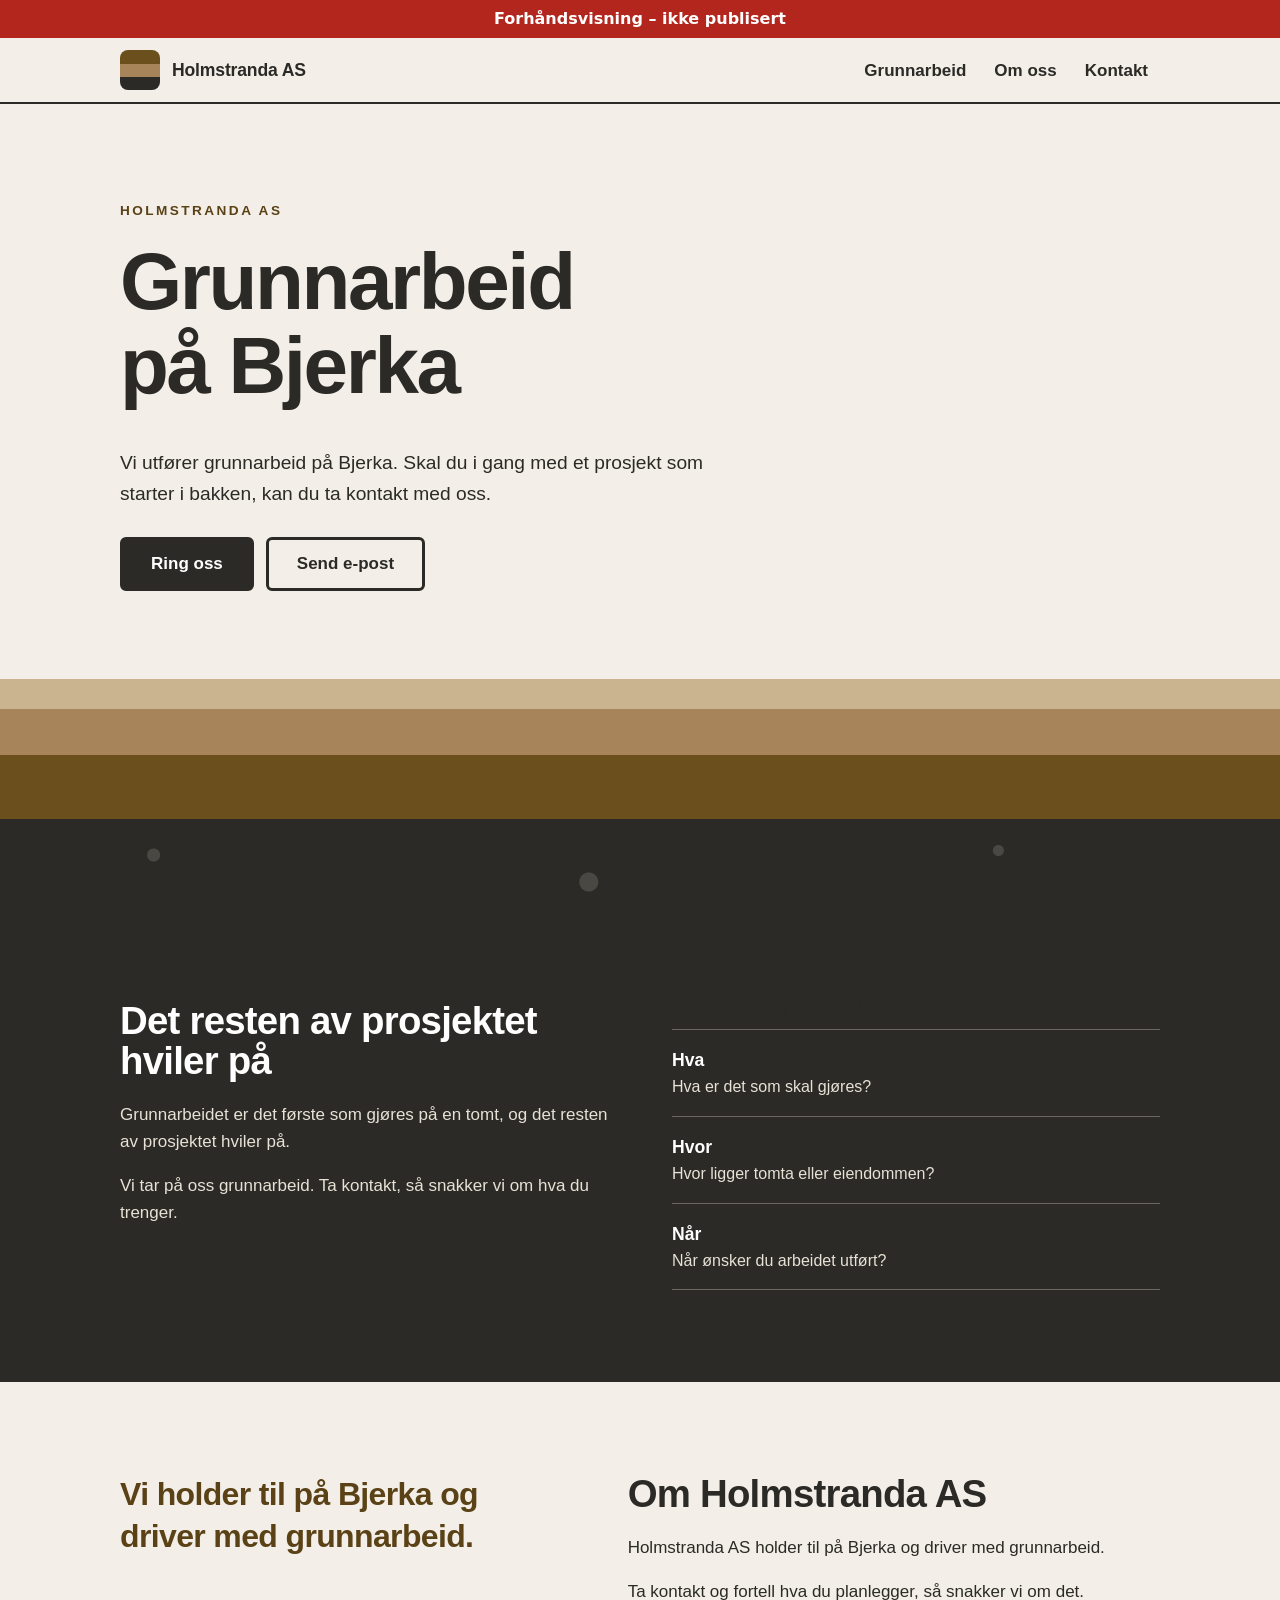
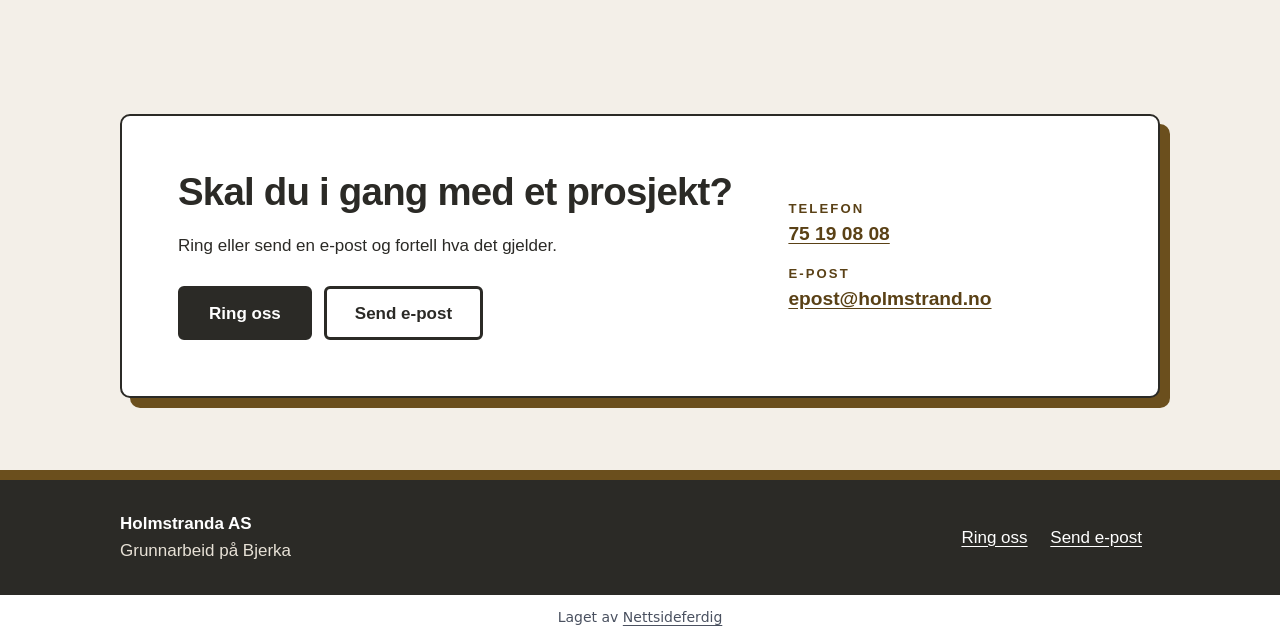
==== index.html @ 86dfa314 "Forhåndsvisning" ====
<!doctype html>
<html lang="nb">
<head>
<meta charset="utf-8">
<meta name="viewport" content="width=device-width, initial-scale=1">
<title>Grunnarbeid Bjerka | Holmstranda AS</title>
<meta name="description" content="Holmstranda AS utfører grunnarbeid på Bjerka. Ring eller send e-post og fortell hva du trenger hjelp til.">
<link rel="canonical" href="https://andersmathisen7-design.github.io/side-holmstranda-as-027d12e9/">
<meta property="og:type" content="website">
<meta property="og:locale" content="nb_NO">
<meta property="og:site_name" content="Holmstranda AS">
<meta property="og:title" content="Grunnarbeid Bjerka | Holmstranda AS">
<meta property="og:description" content="Holmstranda AS utfører grunnarbeid på Bjerka. Ring eller send e-post og fortell hva du trenger hjelp til.">
<meta property="og:url" content="https://andersmathisen7-design.github.io/side-holmstranda-as-027d12e9/">
<meta http-equiv="Content-Security-Policy" content="default-src 'none'; style-src 'self'; img-src 'self'; manifest-src 'self'; worker-src 'self'; script-src 'self'">
<link rel="stylesheet" href="./style.css">
<meta name="theme-color" content="#6b4f1d">
<link rel="manifest" href="./manifest.webmanifest">
<link rel="icon" href="./icon.svg" type="image/svg+xml">
<script src="./pwa.js" defer></script>
<meta name="robots" content="noindex,nofollow">
<script type="application/ld+json">{"@context":"https://schema.org","@type":"LocalBusiness","name":"Holmstranda AS","description":"Holmstranda AS utfører grunnarbeid på Bjerka. Ring eller send e-post og fortell hva du trenger hjelp til.","email":"epost@holmstrand.no","areaServed":"Bjerka","url":"https://andersmathisen7-design.github.io/side-holmstranda-as-027d12e9","telephone":"75 19 08 08"}</script>
</head>
<body>
<div class="forhandsstripe">Forhåndsvisning – ikke publisert</div>
<header class="topp"><div class="inn topp-rad"><a class="logo" href="./" aria-label="Til forsiden"><span class="merke" aria-hidden="true"></span> <span>Holmstranda AS</span></a><nav aria-label="Hovedmeny"><ul class="meny"><li><a href="./#grunnarbeid">Grunnarbeid</a></li><li><a href="./#om-oss">Om oss</a></li><li><a href="./#kontakt">Kontakt</a></li></ul></nav></div></header>
<main>
<section class="hero"><div class="inn"><span class="overlinje">Holmstranda AS</span> <h1>Grunnarbeid på Bjerka</h1><p class="ingress">Vi utfører grunnarbeid på Bjerka. Skal du i gang med et prosjekt som starter i bakken, kan du ta kontakt med oss.</p><div class="knapper"><a class="knapp" href="tel:75190808">Ring oss</a> <a class="knapp knapp-ramme" href="mailto:epost@holmstrand.no">Send e-post</a></div></div><div class="lag" aria-hidden="true"><span class="lag-a"></span><span class="lag-b"></span><span class="lag-c"></span><span class="lag-d"></span></div></section><section class="mork" id="grunnarbeid"><div class="inn mork-rute"><div><h2>Det resten av prosjektet hviler på</h2><p>Grunnarbeidet er det første som gjøres på en tomt, og det resten av prosjektet hviler på.</p><p>Vi tar på oss grunnarbeid. Ta kontakt, så snakker vi om hva du trenger.</p></div><div><h3>Fortell gjerne dette når du tar kontakt</h3><ul class="tall-liste"><li>Hva <small>Hva er det som skal gjøres?</small></li><li>Hvor <small>Hvor ligger tomta eller eiendommen?</small></li><li>Når <small>Når ønsker du arbeidet utført?</small></li></ul></div></div></section><section class="del" id="om-oss"><div class="inn om-rute"><p class="stor-tekst">Vi holder til på Bjerka og driver med grunnarbeid.</p><div><h2>Om Holmstranda AS</h2><p>Holmstranda AS holder til på Bjerka og driver med grunnarbeid.</p><p>Ta kontakt og fortell hva du planlegger, så snakker vi om det.</p></div></div></section><section class="kontakt" id="kontakt"><div class="inn"><div class="kontakt-kort"><div><h2>Skal du i gang med et prosjekt?</h2><p>Ring eller send en e-post og fortell hva det gjelder.</p><div class="knapper"><a class="knapp" href="tel:75190808">Ring oss</a> <a class="knapp knapp-ramme" href="mailto:epost@holmstrand.no">Send e-post</a></div></div><dl class="kontakt-data"><div><dt>Telefon</dt><dd><a href="tel:75190808">75 19 08 08</a></dd></div><div><dt>E-post</dt><dd><a href="mailto:epost@holmstrand.no">epost@holmstrand.no</a></dd></div></dl></div></div></section>
</main>
<footer class="bunn"><div class="inn bunn-rad"><div><p class="bunn-navn">Holmstranda AS</p><p>Grunnarbeid på Bjerka</p></div><p><a href="tel:75190808">Ring oss</a> <a href="mailto:epost@holmstrand.no">Send e-post</a></p></div></footer>
<p class="nf-byra">Laget av <a href="https://nettsideferdig.no/">Nettsideferdig</a></p>
</body>
</html>
---- style.css ----
/* Fast fra Sidefabrikken: bestillingswidgeten. */
:root { --nf-farge: #6b4f1d; }
#nf-bestill [hidden] { display: none !important; }
#nf-bestill button { font: inherit; padding: 0.5rem 0.9rem; margin: 0.2rem; border: 1px solid var(--nf-farge); border-radius: 6px; background: #fff; color: var(--nf-farge); cursor: pointer; }
#nf-bestill button:disabled { opacity: 0.6; }
#nf-bestill .nf-knapp { background: var(--nf-farge); color: #fff; }
#nf-bestill .nf-tjeneste { display: block; width: 100%; text-align: left; }
#nf-bestill .nf-tjeneste small, #nf-bestill .nf-vare small { display: block; color: #555; }
#nf-bestill .nf-felt { display: block; margin: 0.5rem 0; }
#nf-bestill input, #nf-bestill select, #nf-bestill textarea { font: inherit; padding: 0.4rem; border: 1px solid #c5cad3; border-radius: 4px; display: block; width: 100%; max-width: 24rem; }
#nf-bestill input[type="checkbox"], #nf-bestill input[type="radio"] { display: inline-block; width: auto; margin: 0 0.4rem 0 0; vertical-align: middle; }
#nf-bestill .nf-rad { display: flex; flex-wrap: wrap; gap: 0.5rem; }
#nf-bestill .nf-vare { padding: 0.4rem 0; border-bottom: 1px solid #e3e6eb; }
#nf-bestill .nf-feil, #nf-bestill .nf-utsolgt { color: #b3261e; }
#nf-bestill .nf-test { background: #fff4e5; padding: 0.4rem 0.8rem; border-radius: 6px; }
#nf-bestill .nf-oppsummering { font-weight: 600; }
#nf-bestill .nf-faner { display: flex; flex-wrap: wrap; gap: 0.25rem; margin: 0.5rem 0 1rem; }
#nf-bestill .nf-fane.nf-valgt, #nf-bestill .nf-dag.nf-valgt { background: var(--nf-farge); color: #fff; }
#nf-bestill .nf-adresse { position: relative; max-width: 24rem; }
#nf-bestill .nf-forslag { position: absolute; top: 100%; left: 0; right: 0; z-index: 10; max-height: 15rem; overflow-y: auto; background: #fff; border: 1px solid #c5cad3; border-radius: 4px; box-shadow: 0 4px 12px rgba(0, 0, 0, 0.15); }
#nf-bestill .nf-forslag button { display: block; width: 100%; margin: 0; border: 0; border-radius: 0; padding: 0.5rem 0.75rem; text-align: left; color: inherit; }
#nf-bestill .nf-forslag button:hover, #nf-bestill .nf-forslag button:focus { background: #f4f7fb; }
#nf-bestill .nf-dager { display: flex; flex-wrap: wrap; gap: 0.25rem; margin: 0.5rem 0; }
#nf-bestill .nf-dag.nf-full { text-decoration: line-through; color: #777; border-color: #c5cad3; }
#nf-bestill .nf-tillegg { margin: 0.5rem 0; }
#nf-bestill .nf-sporsmal { margin: 0.8rem 0; }
#nf-bestill .nf-hjelp { display: block; font-size: 0.875rem; color: #666; margin: 0.15rem 0 0.25rem; }
#nf-bestill .nf-sum { font-weight: 700; font-size: 1.15rem; }
#nf-bestill .nf-ja-nei { display: flex; gap: 1.5rem; margin-top: 0.25rem; }
.prisliste table { border-collapse: collapse; width: 100%; max-width: 36rem; }
.prisliste th, .prisliste td { text-align: left; padding: 0.4rem 0.6rem 0.4rem 0; border-bottom: 1px solid #e3e6eb; vertical-align: top; }
.prisliste td:last-child, .prisliste th:last-child { text-align: right; white-space: nowrap; padding-right: 0; }
.prisliste small { color: #555; }
.prisliste .prisinfo { font-size: 0.875rem; color: #555; }

main > section.melding, main > section.bestill { box-sizing: border-box; max-width: 42rem; margin: 0 auto; padding: 2.5rem 1.25rem 3.5rem; }
.nf-skjema .nf-felt { display: block; margin: 0.75rem 0; }
.nf-skjema label, .nf-skjema legend { display: block; font-weight: 600; }
.nf-skjema fieldset { border: 0; padding: 0; margin: 0.75rem 0; min-width: 0; }
.nf-skjema fieldset label { font-weight: 400; }
.nf-skjema input, .nf-skjema textarea { font: inherit; padding: 0.5rem; border: 1px solid #c5cad3; border-radius: 4px; display: block; width: 100%; max-width: 32rem; }
.nf-skjema input[type="radio"] { display: inline-block; width: auto; margin: 0 0.4rem 0 0; vertical-align: middle; }
.nf-skjema input:focus, .nf-skjema textarea:focus { outline: 2px solid var(--nf-farge); outline-offset: 1px; }
.nf-skjema button { font: inherit; font-weight: 600; border: 0; cursor: pointer; padding: 0.85rem 1.5rem; border-radius: 6px; background: var(--nf-farge); color: #fff; min-height: 44px; }
.nf-skjema .nf-info { font-size: 0.875rem; color: #555; }

/* Designet */
*{box-sizing:border-box}body{margin:0;background:#f3efe8;color:#2b2a26;font-family:Helvetica,Arial,system-ui,sans-serif;font-size:17px;line-height:1.6}h1,h2,h3{margin:0 0 .5em;line-height:1.05;font-weight:800;color:#2b2a26}h1{font-size:2.7rem;letter-spacing:-.03em}h2{font-size:1.9rem;letter-spacing:-.02em}h3{font-size:1.15rem}p{margin:0 0 1em;max-width:58ch}a{color:#5a4116;text-underline-offset:3px}a:focus-visible{outline:3px solid #2b2a26;outline-offset:3px;border-radius:4px}.inn{max-width:1080px;margin:0 auto;padding:0 20px}.topp{background:#f3efe8;border-bottom:2px solid #2b2a26}.topp-rad{display:flex;flex-wrap:wrap;align-items:center;justify-content:space-between;gap:4px 20px;padding-top:10px;padding-bottom:10px}.logo{display:inline-flex;align-items:center;gap:12px;min-height:44px;color:#2b2a26;text-decoration:none;font-weight:800;font-size:1.1rem;letter-spacing:-.01em}.merke{display:block;width:40px;height:40px;border-radius:8px;background:linear-gradient(#6b4f1d 0,#6b4f1d 34%,#a8845a 34%,#a8845a 67%,#2b2a26 67%,#2b2a26 100%);flex:none}.meny{display:flex;flex-wrap:wrap;gap:2px 4px;list-style:none;margin:0;padding:0}.meny a{display:inline-flex;align-items:center;min-height:44px;padding:0 12px;color:#2b2a26;text-decoration:none;font-weight:700}.meny a:hover{text-decoration:underline;text-decoration-thickness:3px}.knapp{display:inline-flex;align-items:center;justify-content:center;min-height:54px;padding:0 28px;border-radius:6px;background:#2b2a26;color:#fff;font-weight:800;text-decoration:none;border:3px solid #2b2a26}.knapp:hover{background:#6b4f1d;border-color:#6b4f1d}.knapp-ramme{background:transparent;color:#2b2a26}.knapp-ramme:hover{background:#2b2a26;border-color:#2b2a26;color:#fff}.knapper{display:flex;flex-wrap:wrap;gap:12px;margin-top:1.6em}.hero{padding:56px 0 0}.hero h1{max-width:11ch}.overlinje{display:block;margin-bottom:18px;font-weight:800;font-size:.85rem;letter-spacing:.18em;text-transform:uppercase;color:#5a4116}.ingress{font-size:1.2rem}.lag{margin-top:56px}.lag span{display:block}.lag-a{height:22px;background:#c9b48f}.lag-b{height:34px;background:#a8845a}.lag-c{height:48px;background:#6b4f1d}.lag-d{height:64px;background:#2b2a26;background-image:radial-gradient(circle at 12% 40%,#4a4842 0,#4a4842 6px,transparent 7px),radial-gradient(circle at 46% 70%,#4a4842 0,#4a4842 9px,transparent 10px),radial-gradient(circle at 78% 35%,#4a4842 0,#4a4842 5px,transparent 6px)}.mork{background:#2b2a26;color:#f3efe8;padding:64px 0}.mork h2{color:#fff}.mork p{color:#e7e1d6}.mork-rute{display:grid;gap:28px}.tall-liste{list-style:none;margin:0;padding:0;border-top:1px solid #6a675f}.tall-liste li{padding:16px 0;border-bottom:1px solid #6a675f;font-weight:700;font-size:1.1rem;color:#fff}.tall-liste small{display:block;font-weight:400;font-size:1rem;color:#e7e1d6}.del{padding:64px 0}.om-rute{display:grid;gap:24px}.stor-tekst{font-size:1.5rem;line-height:1.3;font-weight:800;letter-spacing:-.02em;color:#5a4116;max-width:22ch;margin:0}.kontakt{padding:0 0 72px}.kontakt-kort{background:#fff;border:2px solid #2b2a26;border-radius:10px;box-shadow:10px 10px 0 #6b4f1d;padding:36px 24px;display:grid;gap:28px}.kontakt-data{margin:0;display:grid;gap:14px;align-content:center}.kontakt-data dt{font-weight:800;font-size:.82rem;letter-spacing:.16em;text-transform:uppercase;color:#5a4116}.kontakt-data dd{margin:0;font-size:1.2rem;font-weight:800}.bunn{background:#2b2a26;color:#e7e1d6;padding:30px 0;border-top:10px solid #6b4f1d}.bunn p{margin:0}.bunn a{color:#fff;display:inline-flex;align-items:center;min-height:44px;margin-right:18px}.bunn-rad{display:flex;flex-wrap:wrap;align-items:center;justify-content:space-between;gap:10px 40px}.bunn-navn{font-weight:800;color:#fff}section.melding{padding:56px 20px;max-width:720px;margin:0 auto}.nf-skjema .nf-felt{margin-bottom:16px}.nf-skjema label{display:block;font-weight:800;margin-bottom:6px}.nf-skjema input,.nf-skjema textarea{width:100%;padding:12px;border:2px solid #2b2a26;border-radius:6px;font:inherit;background:#fff}.nf-skjema button.knapp{cursor:pointer;font:inherit;font-weight:800}@media(min-width:780px){h1{font-size:5rem}h2{font-size:2.4rem}.hero{padding-top:96px}.lag{margin-top:88px}.lag-a{height:30px}.lag-b{height:46px}.lag-c{height:64px}.lag-d{height:90px}.mork{padding:92px 0}.mork-rute{grid-template-columns:1fr 1fr;gap:64px;align-items:start}.om-rute{grid-template-columns:1fr 1.2fr;gap:64px;align-items:start}.stor-tekst{font-size:2rem}.del{padding:92px 0}.kontakt-kort{grid-template-columns:1.3fr .7fr;padding:56px}}

/* Fast fra Sidefabrikken */
.forhandsstripe { display: block !important; position: relative !important; z-index: 2147483647 !important; background: #b3261e !important; color: #fff !important; text-align: center !important; padding: 0.5rem 1rem !important; font: 600 1rem/1.4 system-ui, sans-serif !important; visibility: visible !important; opacity: 1 !important; max-height: none !important; height: auto !important; min-height: 0 !important; overflow: visible !important; margin: 0 !important; top: auto !important; left: auto !important; right: auto !important; bottom: auto !important; width: auto !important; transform: none !important; clip-path: none !important; filter: none !important; text-indent: 0 !important; font-size: 1rem !important; }
.nf-byra { display: block !important; position: static !important; inset: auto !important; z-index: auto !important; background: #fff !important; color: #4a5160 !important; text-align: center !important; padding: 0.75rem 1rem !important; margin: 0 !important; width: auto !important; max-width: none !important; height: auto !important; min-height: 0 !important; max-height: none !important; overflow: visible !important; visibility: visible !important; opacity: 1 !important; transform: none !important; clip-path: none !important; filter: none !important; font: 400 0.875rem/1.5 system-ui, sans-serif !important; letter-spacing: normal !important; text-indent: 0 !important; text-transform: none !important; }
.nf-byra a { display: inline !important; position: static !important; color: inherit !important; text-decoration: underline !important; font: inherit !important; visibility: visible !important; opacity: 1 !important; pointer-events: auto !important; }
.nf-felle { display: none !important; position: absolute !important; left: -10000px !important; width: 1px !important; height: 1px !important; overflow: hidden !important; }
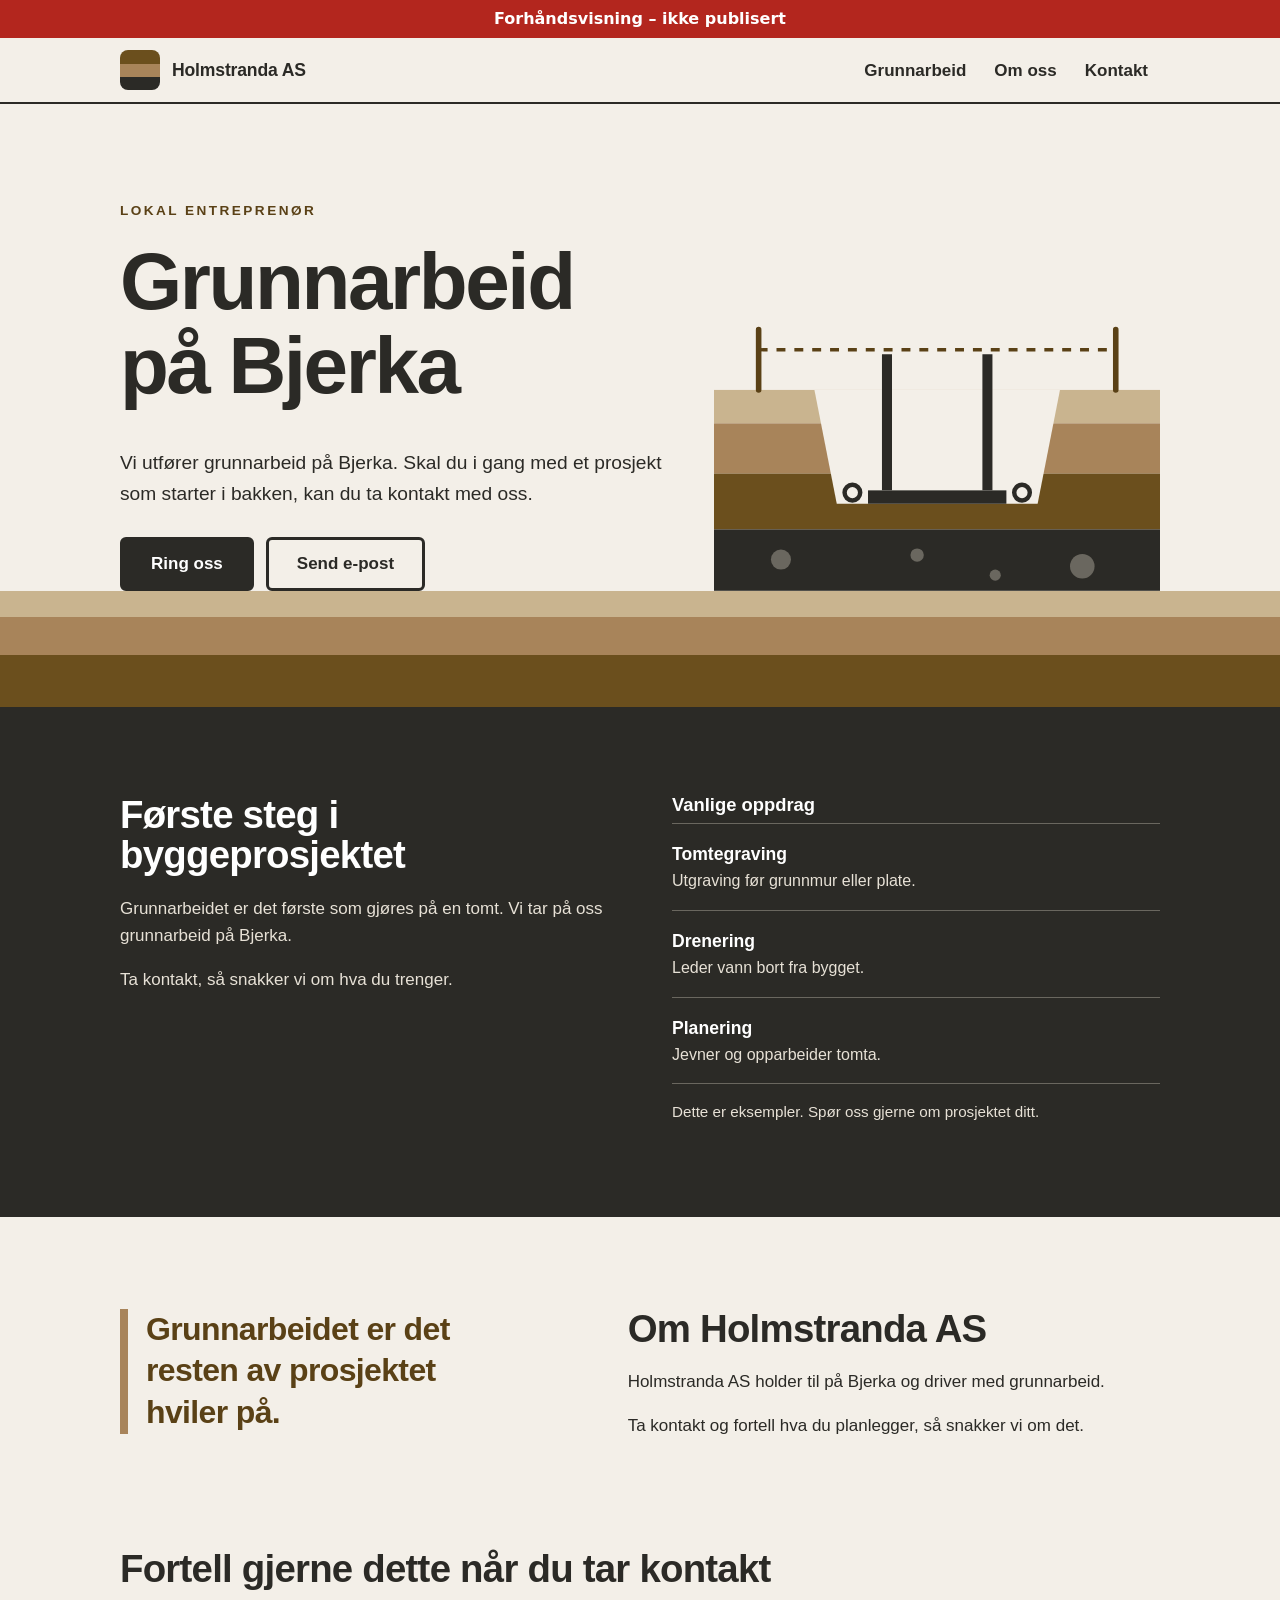
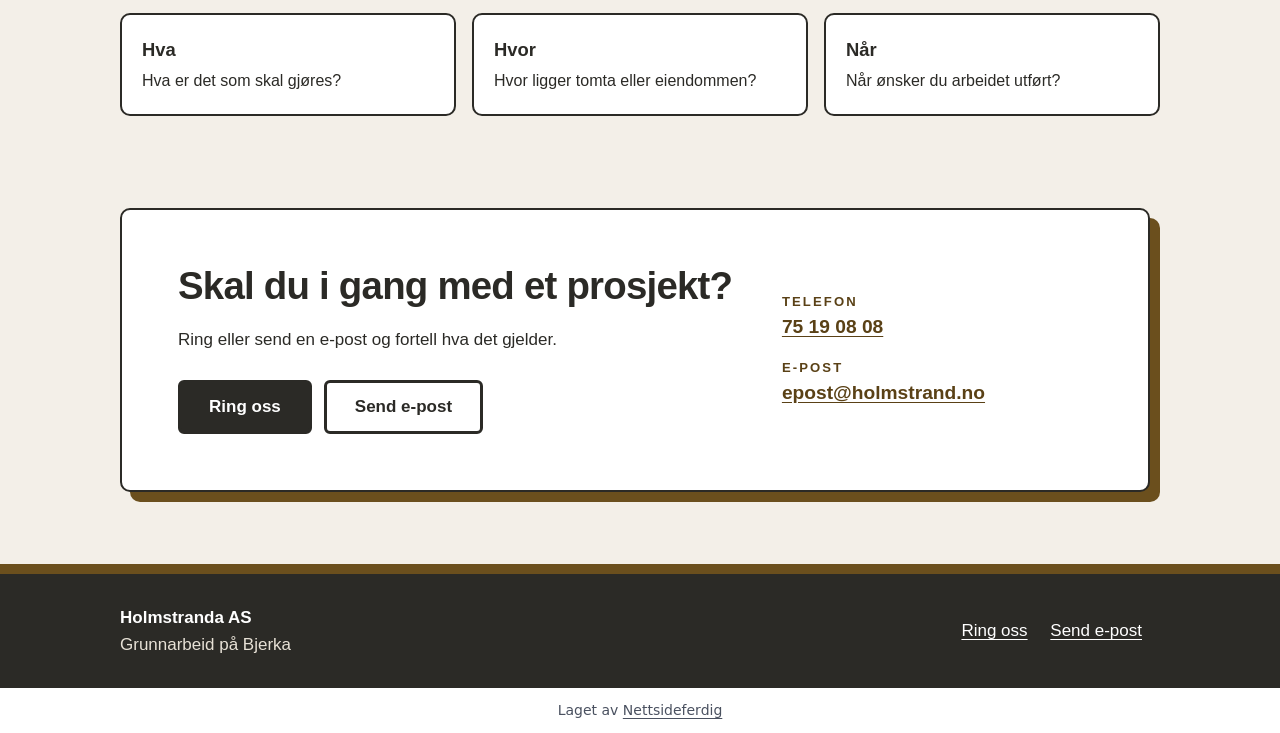
==== commit ddd110a5: "Forhåndsvisning" ====
--- a/index.html
+++ b/index.html
@@ -25,7 +25,7 @@
 <div class="forhandsstripe">Forhåndsvisning – ikke publisert</div>
 <header class="topp"><div class="inn topp-rad"><a class="logo" href="./" aria-label="Til forsiden"><span class="merke" aria-hidden="true"></span> <span>Holmstranda AS</span></a><nav aria-label="Hovedmeny"><ul class="meny"><li><a href="./#grunnarbeid">Grunnarbeid</a></li><li><a href="./#om-oss">Om oss</a></li><li><a href="./#kontakt">Kontakt</a></li></ul></nav></div></header>
 <main>
-<section class="hero"><div class="inn"><span class="overlinje">Holmstranda AS</span> <h1>Grunnarbeid på Bjerka</h1><p class="ingress">Vi utfører grunnarbeid på Bjerka. Skal du i gang med et prosjekt som starter i bakken, kan du ta kontakt med oss.</p><div class="knapper"><a class="knapp" href="tel:75190808">Ring oss</a> <a class="knapp knapp-ramme" href="mailto:epost@holmstrand.no">Send e-post</a></div></div><div class="lag" aria-hidden="true"><span class="lag-a"></span><span class="lag-b"></span><span class="lag-c"></span><span class="lag-d"></span></div></section><section class="mork" id="grunnarbeid"><div class="inn mork-rute"><div><h2>Det resten av prosjektet hviler på</h2><p>Grunnarbeidet er det første som gjøres på en tomt, og det resten av prosjektet hviler på.</p><p>Vi tar på oss grunnarbeid. Ta kontakt, så snakker vi om hva du trenger.</p></div><div><h3>Fortell gjerne dette når du tar kontakt</h3><ul class="tall-liste"><li>Hva <small>Hva er det som skal gjøres?</small></li><li>Hvor <small>Hvor ligger tomta eller eiendommen?</small></li><li>Når <small>Når ønsker du arbeidet utført?</small></li></ul></div></div></section><section class="del" id="om-oss"><div class="inn om-rute"><p class="stor-tekst">Vi holder til på Bjerka og driver med grunnarbeid.</p><div><h2>Om Holmstranda AS</h2><p>Holmstranda AS holder til på Bjerka og driver med grunnarbeid.</p><p>Ta kontakt og fortell hva du planlegger, så snakker vi om det.</p></div></div></section><section class="kontakt" id="kontakt"><div class="inn"><div class="kontakt-kort"><div><h2>Skal du i gang med et prosjekt?</h2><p>Ring eller send en e-post og fortell hva det gjelder.</p><div class="knapper"><a class="knapp" href="tel:75190808">Ring oss</a> <a class="knapp knapp-ramme" href="mailto:epost@holmstrand.no">Send e-post</a></div></div><dl class="kontakt-data"><div><dt>Telefon</dt><dd><a href="tel:75190808">75 19 08 08</a></dd></div><div><dt>E-post</dt><dd><a href="mailto:epost@holmstrand.no">epost@holmstrand.no</a></dd></div></dl></div></div></section>
+<section class="hero"><div class="inn hero-rute"><div><span class="overlinje">Lokal entreprenør</span> <h1>Grunnarbeid på Bjerka</h1><p class="ingress">Vi utfører grunnarbeid på Bjerka. Skal du i gang med et prosjekt som starter i bakken, kan du ta kontakt med oss.</p><div class="knapper"><a class="knapp" href="tel:75190808">Ring oss</a> <a class="knapp knapp-ramme" href="mailto:epost@holmstrand.no">Send e-post</a></div></div><div class="snitt" aria-hidden="true"><svg viewBox="0 0 400 300"><rect class="j1" x="0" y="120" width="400" height="30"/><rect class="j2" x="0" y="150" width="400" height="45"/><rect class="j3" x="0" y="195" width="400" height="50"/><rect class="j4" x="0" y="245" width="400" height="55"/><polygon class="grop" points="90,120 310,120 290,222 110,222"/><rect class="saale" x="138" y="210" width="124" height="12"/><path class="mur" d="M155 210V88M245 210V88"/><circle class="ror" cx="124" cy="212" r="7"/><circle class="ror" cx="276" cy="212" r="7"/><circle class="stein" cx="60" cy="272" r="9"/><circle class="stein" cx="182" cy="268" r="6"/><circle class="stein" cx="330" cy="278" r="11"/><circle class="stein" cx="252" cy="286" r="5"/><path class="pael" d="M40 66V120M360 66V120"/><path class="snor" d="M40 84H360"/></svg></div></div><div class="lag" aria-hidden="true"><span class="lag-a"></span><span class="lag-b"></span><span class="lag-c"></span></div></section><section class="mork" id="grunnarbeid"><div class="inn mork-rute"><div><h2>Første steg i byggeprosjektet</h2><p>Grunnarbeidet er det første som gjøres på en tomt. Vi tar på oss grunnarbeid på Bjerka.</p><p>Ta kontakt, så snakker vi om hva du trenger.</p></div><div><h3>Vanlige oppdrag</h3><ul class="tall-liste"><li>Tomtegraving <small>Utgraving før grunnmur eller plate.</small></li><li>Drenering <small>Leder vann bort fra bygget.</small></li><li>Planering <small>Jevner og opparbeider tomta.</small></li></ul><p class="merknad">Dette er eksempler. Spør oss gjerne om prosjektet ditt.</p></div></div></section><section class="del" id="om-oss"><div class="inn om-rute"><p class="stor-tekst">Grunnarbeidet er det resten av prosjektet hviler på.</p><div><h2>Om Holmstranda AS</h2><p>Holmstranda AS holder til på Bjerka og driver med grunnarbeid.</p><p>Ta kontakt og fortell hva du planlegger, så snakker vi om det.</p></div></div></section><section class="del del-tett" aria-labelledby="for-tittel"><div class="inn"><h2 id="for-tittel">Fortell gjerne dette når du tar kontakt</h2><ul class="tre"><li>Hva <small>Hva er det som skal gjøres?</small></li><li>Hvor <small>Hvor ligger tomta eller eiendommen?</small></li><li>Når <small>Når ønsker du arbeidet utført?</small></li></ul></div></section><section class="kontakt" id="kontakt"><div class="inn"><div class="kontakt-kort"><div><h2>Skal du i gang med et prosjekt?</h2><p>Ring eller send en e-post og fortell hva det gjelder.</p><div class="knapper"><a class="knapp" href="tel:75190808">Ring oss</a> <a class="knapp knapp-ramme" href="mailto:epost@holmstrand.no">Send e-post</a></div></div><dl class="kontakt-data"><div><dt>Telefon</dt><dd><a href="tel:75190808">75 19 08 08</a></dd></div><div><dt>E-post</dt><dd><a href="mailto:epost@holmstrand.no">epost@holmstrand.no</a></dd></div></dl></div></div></section>
 </main>
 <footer class="bunn"><div class="inn bunn-rad"><div><p class="bunn-navn">Holmstranda AS</p><p>Grunnarbeid på Bjerka</p></div><p><a href="tel:75190808">Ring oss</a> <a href="mailto:epost@holmstrand.no">Send e-post</a></p></div></footer>
 <p class="nf-byra">Laget av <a href="https://nettsideferdig.no/">Nettsideferdig</a></p>
--- a/style.css
+++ b/style.css
@@ -45,7 +45,7 @@
 .nf-skjema .nf-info { font-size: 0.875rem; color: #555; }
 
 /* Designet */
-*{box-sizing:border-box}body{margin:0;background:#f3efe8;color:#2b2a26;font-family:Helvetica,Arial,system-ui,sans-serif;font-size:17px;line-height:1.6}h1,h2,h3{margin:0 0 .5em;line-height:1.05;font-weight:800;color:#2b2a26}h1{font-size:2.7rem;letter-spacing:-.03em}h2{font-size:1.9rem;letter-spacing:-.02em}h3{font-size:1.15rem}p{margin:0 0 1em;max-width:58ch}a{color:#5a4116;text-underline-offset:3px}a:focus-visible{outline:3px solid #2b2a26;outline-offset:3px;border-radius:4px}.inn{max-width:1080px;margin:0 auto;padding:0 20px}.topp{background:#f3efe8;border-bottom:2px solid #2b2a26}.topp-rad{display:flex;flex-wrap:wrap;align-items:center;justify-content:space-between;gap:4px 20px;padding-top:10px;padding-bottom:10px}.logo{display:inline-flex;align-items:center;gap:12px;min-height:44px;color:#2b2a26;text-decoration:none;font-weight:800;font-size:1.1rem;letter-spacing:-.01em}.merke{display:block;width:40px;height:40px;border-radius:8px;background:linear-gradient(#6b4f1d 0,#6b4f1d 34%,#a8845a 34%,#a8845a 67%,#2b2a26 67%,#2b2a26 100%);flex:none}.meny{display:flex;flex-wrap:wrap;gap:2px 4px;list-style:none;margin:0;padding:0}.meny a{display:inline-flex;align-items:center;min-height:44px;padding:0 12px;color:#2b2a26;text-decoration:none;font-weight:700}.meny a:hover{text-decoration:underline;text-decoration-thickness:3px}.knapp{display:inline-flex;align-items:center;justify-content:center;min-height:54px;padding:0 28px;border-radius:6px;background:#2b2a26;color:#fff;font-weight:800;text-decoration:none;border:3px solid #2b2a26}.knapp:hover{background:#6b4f1d;border-color:#6b4f1d}.knapp-ramme{background:transparent;color:#2b2a26}.knapp-ramme:hover{background:#2b2a26;border-color:#2b2a26;color:#fff}.knapper{display:flex;flex-wrap:wrap;gap:12px;margin-top:1.6em}.hero{padding:56px 0 0}.hero h1{max-width:11ch}.overlinje{display:block;margin-bottom:18px;font-weight:800;font-size:.85rem;letter-spacing:.18em;text-transform:uppercase;color:#5a4116}.ingress{font-size:1.2rem}.lag{margin-top:56px}.lag span{display:block}.lag-a{height:22px;background:#c9b48f}.lag-b{height:34px;background:#a8845a}.lag-c{height:48px;background:#6b4f1d}.lag-d{height:64px;background:#2b2a26;background-image:radial-gradient(circle at 12% 40%,#4a4842 0,#4a4842 6px,transparent 7px),radial-gradient(circle at 46% 70%,#4a4842 0,#4a4842 9px,transparent 10px),radial-gradient(circle at 78% 35%,#4a4842 0,#4a4842 5px,transparent 6px)}.mork{background:#2b2a26;color:#f3efe8;padding:64px 0}.mork h2{color:#fff}.mork p{color:#e7e1d6}.mork-rute{display:grid;gap:28px}.tall-liste{list-style:none;margin:0;padding:0;border-top:1px solid #6a675f}.tall-liste li{padding:16px 0;border-bottom:1px solid #6a675f;font-weight:700;font-size:1.1rem;color:#fff}.tall-liste small{display:block;font-weight:400;font-size:1rem;color:#e7e1d6}.del{padding:64px 0}.om-rute{display:grid;gap:24px}.stor-tekst{font-size:1.5rem;line-height:1.3;font-weight:800;letter-spacing:-.02em;color:#5a4116;max-width:22ch;margin:0}.kontakt{padding:0 0 72px}.kontakt-kort{background:#fff;border:2px solid #2b2a26;border-radius:10px;box-shadow:10px 10px 0 #6b4f1d;padding:36px 24px;display:grid;gap:28px}.kontakt-data{margin:0;display:grid;gap:14px;align-content:center}.kontakt-data dt{font-weight:800;font-size:.82rem;letter-spacing:.16em;text-transform:uppercase;color:#5a4116}.kontakt-data dd{margin:0;font-size:1.2rem;font-weight:800}.bunn{background:#2b2a26;color:#e7e1d6;padding:30px 0;border-top:10px solid #6b4f1d}.bunn p{margin:0}.bunn a{color:#fff;display:inline-flex;align-items:center;min-height:44px;margin-right:18px}.bunn-rad{display:flex;flex-wrap:wrap;align-items:center;justify-content:space-between;gap:10px 40px}.bunn-navn{font-weight:800;color:#fff}section.melding{padding:56px 20px;max-width:720px;margin:0 auto}.nf-skjema .nf-felt{margin-bottom:16px}.nf-skjema label{display:block;font-weight:800;margin-bottom:6px}.nf-skjema input,.nf-skjema textarea{width:100%;padding:12px;border:2px solid #2b2a26;border-radius:6px;font:inherit;background:#fff}.nf-skjema button.knapp{cursor:pointer;font:inherit;font-weight:800}@media(min-width:780px){h1{font-size:5rem}h2{font-size:2.4rem}.hero{padding-top:96px}.lag{margin-top:88px}.lag-a{height:30px}.lag-b{height:46px}.lag-c{height:64px}.lag-d{height:90px}.mork{padding:92px 0}.mork-rute{grid-template-columns:1fr 1fr;gap:64px;align-items:start}.om-rute{grid-template-columns:1fr 1.2fr;gap:64px;align-items:start}.stor-tekst{font-size:2rem}.del{padding:92px 0}.kontakt-kort{grid-template-columns:1.3fr .7fr;padding:56px}}
+*{box-sizing:border-box}body{margin:0;background:#f3efe8;color:#2b2a26;font-family:Helvetica,Arial,system-ui,sans-serif;font-size:17px;line-height:1.6}h1,h2,h3{margin:0 0 .5em;line-height:1.05;font-weight:800;color:#2b2a26}h1{font-size:2.7rem;letter-spacing:-.03em}h2{font-size:1.9rem;letter-spacing:-.02em}h3{font-size:1.15rem}p{margin:0 0 1em;max-width:58ch}a{color:#5a4116;text-underline-offset:3px}a:focus-visible{outline:3px solid #2b2a26;outline-offset:3px;border-radius:4px}.inn{max-width:1080px;margin:0 auto;padding:0 20px}.topp{background:#f3efe8;border-bottom:2px solid #2b2a26}.topp-rad{display:flex;flex-wrap:wrap;align-items:center;justify-content:space-between;gap:4px 20px;padding-top:10px;padding-bottom:10px}.logo{display:inline-flex;align-items:center;gap:12px;min-height:44px;color:#2b2a26;text-decoration:none;font-weight:800;font-size:1.1rem;letter-spacing:-.01em}.merke{display:block;width:40px;height:40px;border-radius:8px;background:linear-gradient(#6b4f1d 0,#6b4f1d 34%,#a8845a 34%,#a8845a 67%,#2b2a26 67%,#2b2a26 100%);flex:none}.meny{display:flex;flex-wrap:wrap;gap:2px 4px;list-style:none;margin:0;padding:0}.meny a{display:inline-flex;align-items:center;min-height:44px;padding:0 12px;color:#2b2a26;text-decoration:none;font-weight:700}.meny a:hover{text-decoration:underline;text-decoration-thickness:3px}.knapp{display:inline-flex;align-items:center;justify-content:center;min-height:54px;padding:0 28px;border-radius:6px;background:#2b2a26;color:#fff;font-weight:800;text-decoration:none;border:3px solid #2b2a26}.knapp:hover{background:#6b4f1d;border-color:#6b4f1d}.knapp-ramme{background:transparent;color:#2b2a26}.knapp-ramme:hover{background:#2b2a26;border-color:#2b2a26;color:#fff}.knapper{display:flex;flex-wrap:wrap;gap:12px;margin-top:1.6em}.hero{padding:56px 0 0}.hero-rute{display:grid;gap:32px;align-items:end}.hero h1{max-width:11ch}.overlinje{display:block;margin-bottom:18px;font-weight:800;font-size:.85rem;letter-spacing:.18em;text-transform:uppercase;color:#5a4116}.ingress{font-size:1.2rem}.snitt{display:none}.snitt svg{display:block;width:100%;max-width:460px;height:auto;margin-left:auto}.j1{fill:#c9b48f}.j2{fill:#a8845a}.j3{fill:#6b4f1d}.j4{fill:#2b2a26}.grop{fill:#f3efe8}.mur{fill:none;stroke:#2b2a26;stroke-width:9}.saale{fill:#2b2a26}.stein{fill:#6a675f}.ror{fill:#f3efe8;stroke:#2b2a26;stroke-width:4}.snor{fill:none;stroke:#5a4116;stroke-width:3;stroke-dasharray:8 8}.pael{fill:none;stroke:#5a4116;stroke-width:5;stroke-linecap:round}.lag{margin-top:56px}.lag span{display:block}.lag-a{height:18px;background:#c9b48f}.lag-b{height:26px;background:#a8845a}.lag-c{height:36px;background:#6b4f1d}.mork{background:#2b2a26;color:#f3efe8;padding:56px 0 64px}.mork h2,.mork h3{color:#fff}.mork p{color:#e7e1d6}.mork-rute{display:grid;gap:28px}.tall-liste{list-style:none;margin:0;padding:0;border-top:1px solid #6a675f}.tall-liste li{padding:16px 0;border-bottom:1px solid #6a675f;font-weight:700;font-size:1.1rem;color:#fff}.tall-liste small{display:block;font-weight:400;font-size:1rem;color:#e7e1d6}.merknad{margin:16px 0 0;font-size:.95rem}.del{padding:64px 0}.del-tett{padding-top:0}.om-rute{display:grid;gap:24px}.stor-tekst{font-size:1.5rem;line-height:1.3;font-weight:800;letter-spacing:-.02em;color:#5a4116;max-width:22ch;margin:0;padding-left:18px;border-left:8px solid #a8845a}.tre{list-style:none;margin:24px 0 0;padding:0;display:grid;gap:16px}.tre li{background:#fff;border:2px solid #2b2a26;border-radius:10px;padding:20px;font-weight:800;font-size:1.15rem}.tre small{display:block;margin-top:4px;font-weight:400;font-size:1rem}.kontakt{padding:0 0 72px}.kontakt-kort{background:#fff;border:2px solid #2b2a26;border-radius:10px;box-shadow:10px 10px 0 #6b4f1d;padding:36px 24px;display:grid;gap:28px;margin-right:10px}.kontakt-data{margin:0;display:grid;gap:14px;align-content:center}.kontakt-data dt{font-weight:800;font-size:.82rem;letter-spacing:.16em;text-transform:uppercase;color:#5a4116}.kontakt-data dd{margin:0;font-size:1.2rem;font-weight:800;overflow-wrap:anywhere}.bunn{background:#2b2a26;color:#e7e1d6;padding:30px 0;border-top:10px solid #6b4f1d}.bunn p{margin:0}.bunn a{color:#fff;display:inline-flex;align-items:center;min-height:44px;margin-right:18px}.bunn-rad{display:flex;flex-wrap:wrap;align-items:center;justify-content:space-between;gap:10px 40px}.bunn-navn{font-weight:800;color:#fff}section.melding{padding:56px 20px;max-width:720px;margin:0 auto}.nf-skjema .nf-felt{margin-bottom:16px}.nf-skjema label{display:block;font-weight:800;margin-bottom:6px}.nf-skjema input,.nf-skjema textarea{width:100%;padding:12px;border:2px solid #2b2a26;border-radius:6px;font:inherit;background:#fff}.nf-skjema button.knapp{cursor:pointer;font:inherit;font-weight:800}@media(min-width:780px){h1{font-size:5rem}h2{font-size:2.4rem}.hero{padding-top:96px}.lag{margin-top:72px}.lag-a{height:26px}.lag-b{height:38px}.lag-c{height:52px}.mork{padding:88px 0 92px}.mork-rute{grid-template-columns:1fr 1fr;gap:64px;align-items:start}.om-rute{grid-template-columns:1fr 1.2fr;gap:64px;align-items:start}.stor-tekst{font-size:2rem}.del{padding:92px 0}.del-tett{padding-top:0}.tre{grid-template-columns:repeat(3,1fr)}.kontakt-kort{grid-template-columns:1.3fr .7fr;padding:56px}}@media(min-width:900px){.hero-rute{grid-template-columns:1.1fr .9fr;gap:48px}.snitt{display:block}.hero .lag{margin-top:0}}
 
 /* Fast fra Sidefabrikken */
 .forhandsstripe { display: block !important; position: relative !important; z-index: 2147483647 !important; background: #b3261e !important; color: #fff !important; text-align: center !important; padding: 0.5rem 1rem !important; font: 600 1rem/1.4 system-ui, sans-serif !important; visibility: visible !important; opacity: 1 !important; max-height: none !important; height: auto !important; min-height: 0 !important; overflow: visible !important; margin: 0 !important; top: auto !important; left: auto !important; right: auto !important; bottom: auto !important; width: auto !important; transform: none !important; clip-path: none !important; filter: none !important; text-indent: 0 !important; font-size: 1rem !important; }
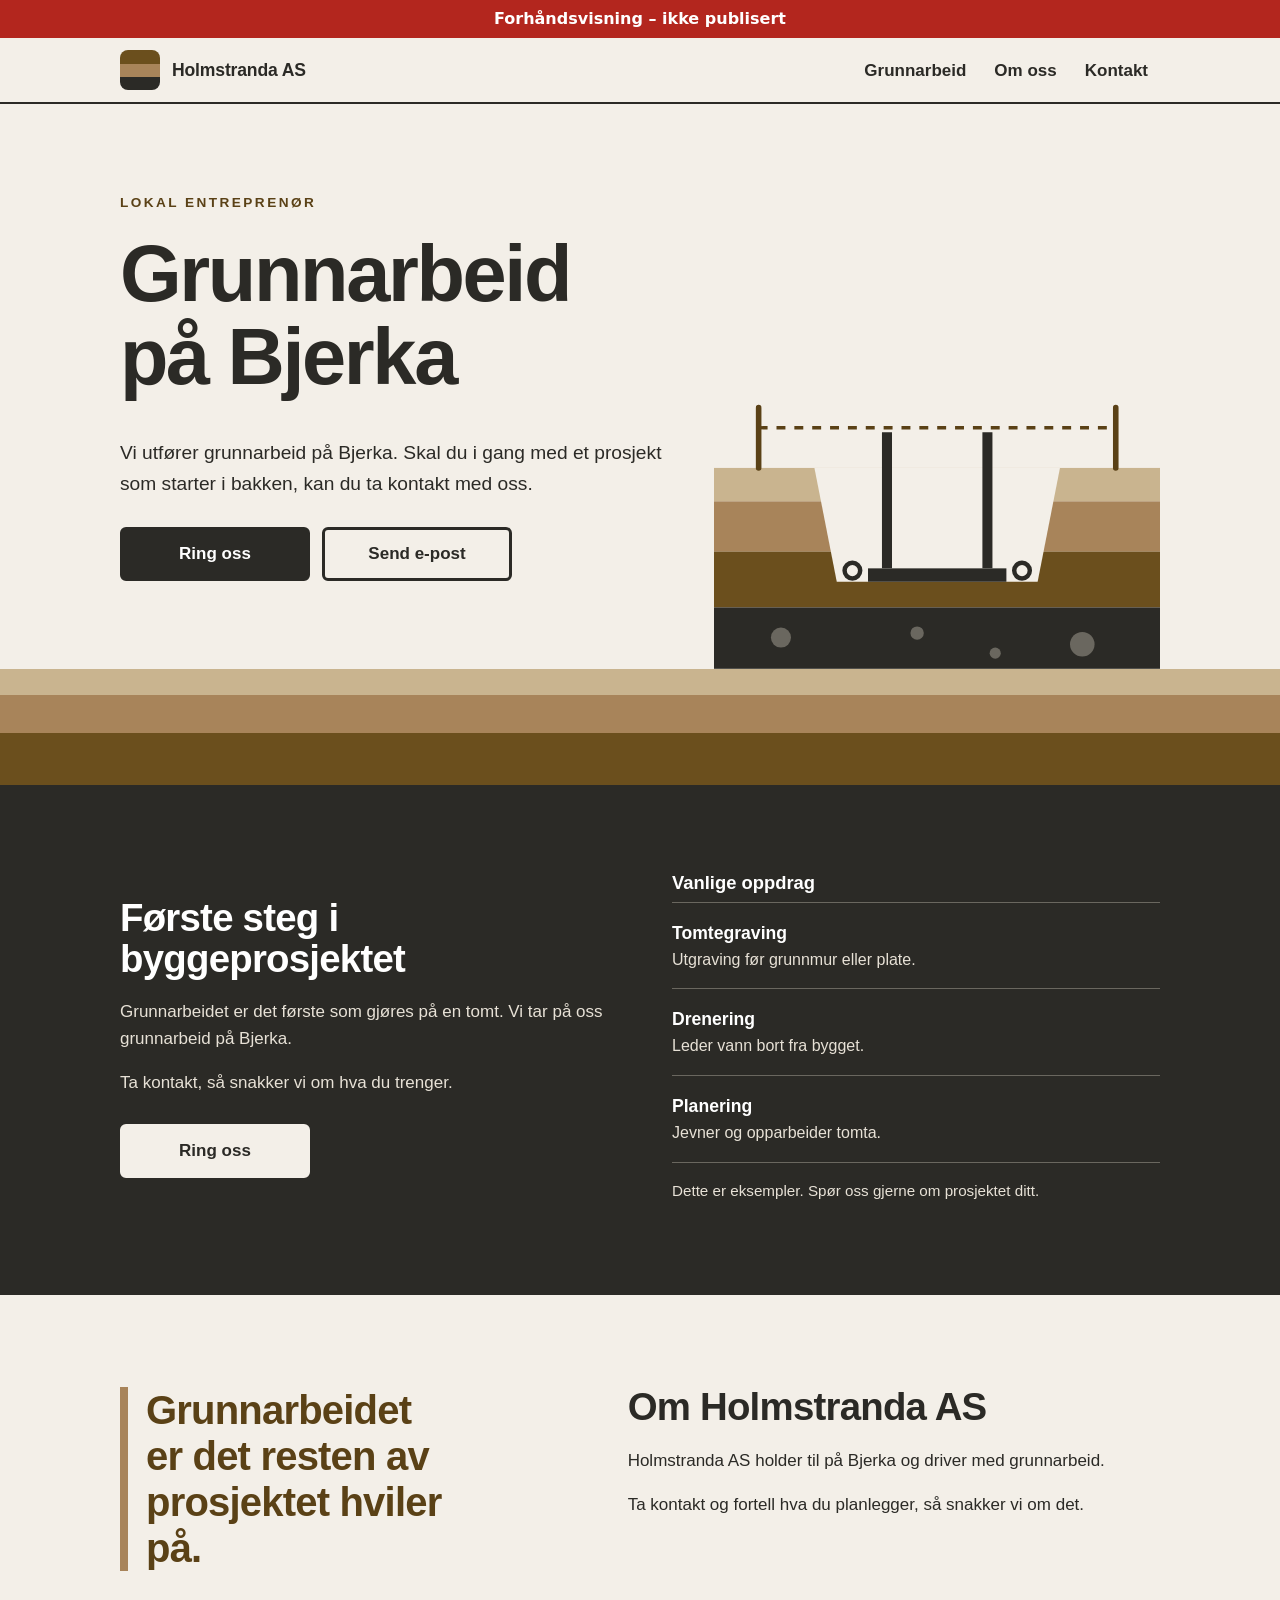
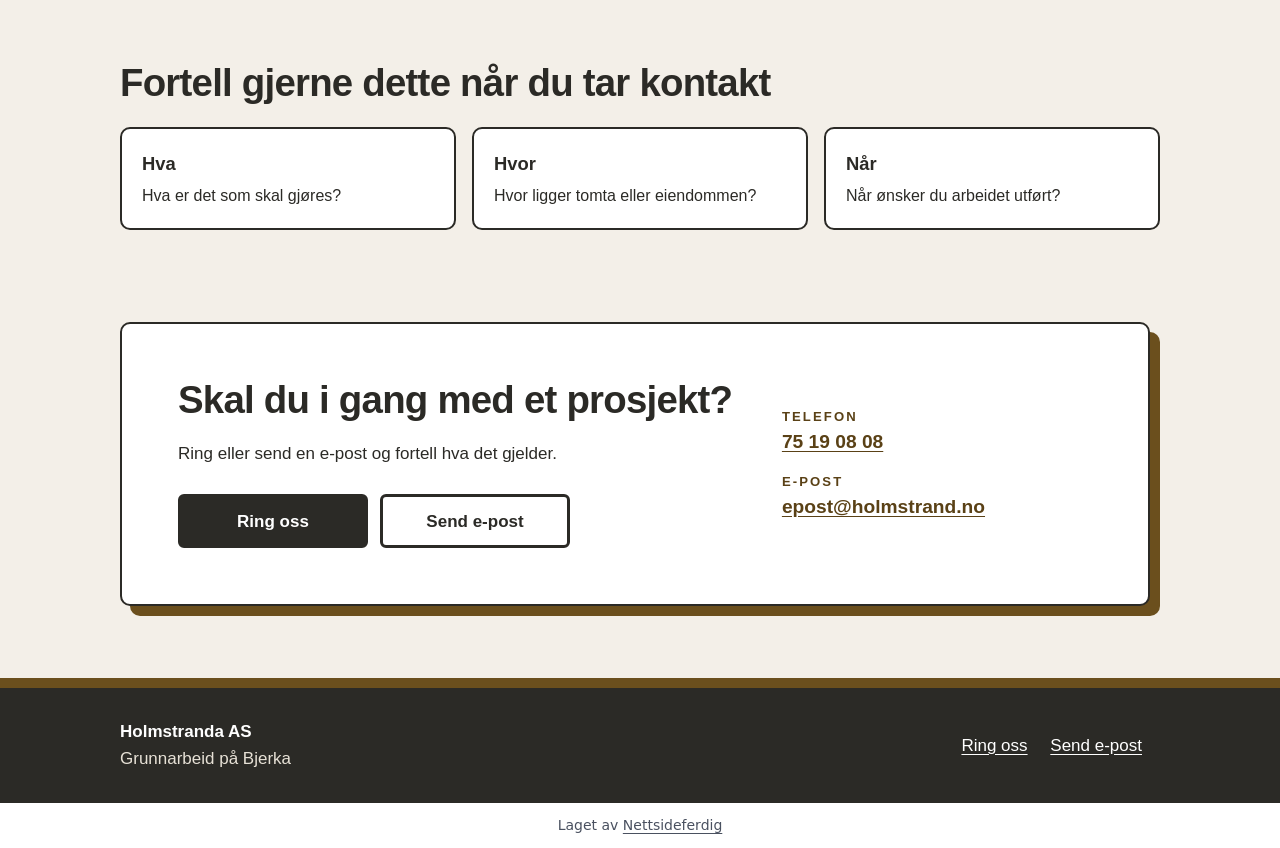
==== commit a97ca4dd: "Forhåndsvisning" ====
--- a/index.html
+++ b/index.html
@@ -23,9 +23,9 @@
 </head>
 <body>
 <div class="forhandsstripe">Forhåndsvisning – ikke publisert</div>
-<header class="topp"><div class="inn topp-rad"><a class="logo" href="./" aria-label="Til forsiden"><span class="merke" aria-hidden="true"></span> <span>Holmstranda AS</span></a><nav aria-label="Hovedmeny"><ul class="meny"><li><a href="./#grunnarbeid">Grunnarbeid</a></li><li><a href="./#om-oss">Om oss</a></li><li><a href="./#kontakt">Kontakt</a></li></ul></nav></div></header>
+<header class="topp"><div class="inn topp-rad"><a class="logo" href="./"><span class="merke" aria-hidden="true"></span> <span>Holmstranda AS</span></a><nav aria-label="Hovedmeny"><ul class="meny"><li><a href="./#grunnarbeid">Grunnarbeid</a></li><li><a href="./#om-oss">Om oss</a></li><li><a href="./#kontakt">Kontakt</a></li></ul></nav></div></header>
 <main>
-<section class="hero"><div class="inn hero-rute"><div><span class="overlinje">Lokal entreprenør</span> <h1>Grunnarbeid på Bjerka</h1><p class="ingress">Vi utfører grunnarbeid på Bjerka. Skal du i gang med et prosjekt som starter i bakken, kan du ta kontakt med oss.</p><div class="knapper"><a class="knapp" href="tel:75190808">Ring oss</a> <a class="knapp knapp-ramme" href="mailto:epost@holmstrand.no">Send e-post</a></div></div><div class="snitt" aria-hidden="true"><svg viewBox="0 0 400 300"><rect class="j1" x="0" y="120" width="400" height="30"/><rect class="j2" x="0" y="150" width="400" height="45"/><rect class="j3" x="0" y="195" width="400" height="50"/><rect class="j4" x="0" y="245" width="400" height="55"/><polygon class="grop" points="90,120 310,120 290,222 110,222"/><rect class="saale" x="138" y="210" width="124" height="12"/><path class="mur" d="M155 210V88M245 210V88"/><circle class="ror" cx="124" cy="212" r="7"/><circle class="ror" cx="276" cy="212" r="7"/><circle class="stein" cx="60" cy="272" r="9"/><circle class="stein" cx="182" cy="268" r="6"/><circle class="stein" cx="330" cy="278" r="11"/><circle class="stein" cx="252" cy="286" r="5"/><path class="pael" d="M40 66V120M360 66V120"/><path class="snor" d="M40 84H360"/></svg></div></div><div class="lag" aria-hidden="true"><span class="lag-a"></span><span class="lag-b"></span><span class="lag-c"></span></div></section><section class="mork" id="grunnarbeid"><div class="inn mork-rute"><div><h2>Første steg i byggeprosjektet</h2><p>Grunnarbeidet er det første som gjøres på en tomt. Vi tar på oss grunnarbeid på Bjerka.</p><p>Ta kontakt, så snakker vi om hva du trenger.</p></div><div><h3>Vanlige oppdrag</h3><ul class="tall-liste"><li>Tomtegraving <small>Utgraving før grunnmur eller plate.</small></li><li>Drenering <small>Leder vann bort fra bygget.</small></li><li>Planering <small>Jevner og opparbeider tomta.</small></li></ul><p class="merknad">Dette er eksempler. Spør oss gjerne om prosjektet ditt.</p></div></div></section><section class="del" id="om-oss"><div class="inn om-rute"><p class="stor-tekst">Grunnarbeidet er det resten av prosjektet hviler på.</p><div><h2>Om Holmstranda AS</h2><p>Holmstranda AS holder til på Bjerka og driver med grunnarbeid.</p><p>Ta kontakt og fortell hva du planlegger, så snakker vi om det.</p></div></div></section><section class="del del-tett" aria-labelledby="for-tittel"><div class="inn"><h2 id="for-tittel">Fortell gjerne dette når du tar kontakt</h2><ul class="tre"><li>Hva <small>Hva er det som skal gjøres?</small></li><li>Hvor <small>Hvor ligger tomta eller eiendommen?</small></li><li>Når <small>Når ønsker du arbeidet utført?</small></li></ul></div></section><section class="kontakt" id="kontakt"><div class="inn"><div class="kontakt-kort"><div><h2>Skal du i gang med et prosjekt?</h2><p>Ring eller send en e-post og fortell hva det gjelder.</p><div class="knapper"><a class="knapp" href="tel:75190808">Ring oss</a> <a class="knapp knapp-ramme" href="mailto:epost@holmstrand.no">Send e-post</a></div></div><dl class="kontakt-data"><div><dt>Telefon</dt><dd><a href="tel:75190808">75 19 08 08</a></dd></div><div><dt>E-post</dt><dd><a href="mailto:epost@holmstrand.no">epost@holmstrand.no</a></dd></div></dl></div></div></section>
+<section class="hero"><div class="inn hero-rute"><div class="hero-tekst"><span class="overlinje">Lokal entreprenør</span> <h1>Grunnarbeid på Bjerka</h1><p class="ingress">Vi utfører grunnarbeid på Bjerka. Skal du i gang med et prosjekt som starter i bakken, kan du ta kontakt med oss.</p><div class="knapper"><a class="knapp" href="tel:75190808">Ring oss</a> <a class="knapp knapp-ramme" href="mailto:epost@holmstrand.no">Send e-post</a></div></div><div class="snitt" aria-hidden="true"><svg viewBox="0 0 400 300"><rect class="j1" x="0" y="120" width="400" height="30"/><rect class="j2" x="0" y="150" width="400" height="45"/><rect class="j3" x="0" y="195" width="400" height="50"/><rect class="j4" x="0" y="245" width="400" height="55"/><polygon class="grop" points="90,120 310,120 290,222 110,222"/><rect class="saale" x="138" y="210" width="124" height="12"/><path class="mur" d="M155 210V88M245 210V88"/><circle class="ror" cx="124" cy="212" r="7"/><circle class="ror" cx="276" cy="212" r="7"/><circle class="stein" cx="60" cy="272" r="9"/><circle class="stein" cx="182" cy="268" r="6"/><circle class="stein" cx="330" cy="278" r="11"/><circle class="stein" cx="252" cy="286" r="5"/><path class="pael" d="M40 66V120M360 66V120"/><path class="snor" d="M40 84H360"/></svg></div></div><div class="snitt-liten" aria-hidden="true"><svg viewBox="0 0 400 150"><rect class="j1" x="-1200" y="60" width="2800" height="20"/><rect class="j2" x="-1200" y="80" width="2800" height="25"/><rect class="j3" x="-1200" y="105" width="2800" height="300"/><polygon class="grop" points="110,60 290,60 275,128 125,128"/><rect class="saale" x="150" y="118" width="100" height="10"/><path class="mur" d="M166 118V30M234 118V30"/><circle class="ror" cx="137" cy="120" r="6"/><circle class="ror" cx="263" cy="120" r="6"/><path class="pael" d="M48 22V60M352 22V60"/><path class="snor" d="M48 36H352"/></svg></div><div class="lag" aria-hidden="true"><span class="lag-a"></span><span class="lag-b"></span><span class="lag-c"></span></div></section><section class="mork" id="grunnarbeid"><div class="inn mork-rute"><div><h2>Første steg i byggeprosjektet</h2><p>Grunnarbeidet er det første som gjøres på en tomt. Vi tar på oss grunnarbeid på Bjerka.</p><p>Ta kontakt, så snakker vi om hva du trenger.</p><div class="knapper"><a class="knapp" href="tel:75190808">Ring oss</a></div></div><div><h3>Vanlige oppdrag</h3><ul class="tall-liste"><li>Tomtegraving <small>Utgraving før grunnmur eller plate.</small></li><li>Drenering <small>Leder vann bort fra bygget.</small></li><li>Planering <small>Jevner og opparbeider tomta.</small></li></ul><p class="merknad">Dette er eksempler. Spør oss gjerne om prosjektet ditt.</p></div></div></section><section class="del" id="om-oss"><div class="inn om-rute"><p class="stor-tekst">Grunnarbeidet er det resten av prosjektet hviler på.</p><div><h2>Om Holmstranda AS</h2><p>Holmstranda AS holder til på Bjerka og driver med grunnarbeid.</p><p>Ta kontakt og fortell hva du planlegger, så snakker vi om det.</p></div></div></section><section class="del del-tett" aria-labelledby="for-tittel"><div class="inn"><h2 id="for-tittel">Fortell gjerne dette når du tar kontakt</h2><ul class="tre"><li>Hva <small>Hva er det som skal gjøres?</small></li><li>Hvor <small>Hvor ligger tomta eller eiendommen?</small></li><li>Når <small>Når ønsker du arbeidet utført?</small></li></ul></div></section><section class="kontakt" id="kontakt"><div class="inn"><div class="kontakt-kort"><div><h2>Skal du i gang med et prosjekt?</h2><p>Ring eller send en e-post og fortell hva det gjelder.</p><div class="knapper"><a class="knapp" href="tel:75190808">Ring oss</a> <a class="knapp knapp-ramme" href="mailto:epost@holmstrand.no">Send e-post</a></div></div><dl class="kontakt-data"><div><dt>Telefon</dt><dd><a href="tel:75190808">75 19 08 08</a></dd></div><div><dt>E-post</dt><dd><a href="mailto:epost@holmstrand.no">epost@holmstrand.no</a></dd></div></dl></div></div></section>
 </main>
 <footer class="bunn"><div class="inn bunn-rad"><div><p class="bunn-navn">Holmstranda AS</p><p>Grunnarbeid på Bjerka</p></div><p><a href="tel:75190808">Ring oss</a> <a href="mailto:epost@holmstrand.no">Send e-post</a></p></div></footer>
 <p class="nf-byra">Laget av <a href="https://nettsideferdig.no/">Nettsideferdig</a></p>
--- a/style.css
+++ b/style.css
@@ -45,7 +45,7 @@
 .nf-skjema .nf-info { font-size: 0.875rem; color: #555; }
 
 /* Designet */
-*{box-sizing:border-box}body{margin:0;background:#f3efe8;color:#2b2a26;font-family:Helvetica,Arial,system-ui,sans-serif;font-size:17px;line-height:1.6}h1,h2,h3{margin:0 0 .5em;line-height:1.05;font-weight:800;color:#2b2a26}h1{font-size:2.7rem;letter-spacing:-.03em}h2{font-size:1.9rem;letter-spacing:-.02em}h3{font-size:1.15rem}p{margin:0 0 1em;max-width:58ch}a{color:#5a4116;text-underline-offset:3px}a:focus-visible{outline:3px solid #2b2a26;outline-offset:3px;border-radius:4px}.inn{max-width:1080px;margin:0 auto;padding:0 20px}.topp{background:#f3efe8;border-bottom:2px solid #2b2a26}.topp-rad{display:flex;flex-wrap:wrap;align-items:center;justify-content:space-between;gap:4px 20px;padding-top:10px;padding-bottom:10px}.logo{display:inline-flex;align-items:center;gap:12px;min-height:44px;color:#2b2a26;text-decoration:none;font-weight:800;font-size:1.1rem;letter-spacing:-.01em}.merke{display:block;width:40px;height:40px;border-radius:8px;background:linear-gradient(#6b4f1d 0,#6b4f1d 34%,#a8845a 34%,#a8845a 67%,#2b2a26 67%,#2b2a26 100%);flex:none}.meny{display:flex;flex-wrap:wrap;gap:2px 4px;list-style:none;margin:0;padding:0}.meny a{display:inline-flex;align-items:center;min-height:44px;padding:0 12px;color:#2b2a26;text-decoration:none;font-weight:700}.meny a:hover{text-decoration:underline;text-decoration-thickness:3px}.knapp{display:inline-flex;align-items:center;justify-content:center;min-height:54px;padding:0 28px;border-radius:6px;background:#2b2a26;color:#fff;font-weight:800;text-decoration:none;border:3px solid #2b2a26}.knapp:hover{background:#6b4f1d;border-color:#6b4f1d}.knapp-ramme{background:transparent;color:#2b2a26}.knapp-ramme:hover{background:#2b2a26;border-color:#2b2a26;color:#fff}.knapper{display:flex;flex-wrap:wrap;gap:12px;margin-top:1.6em}.hero{padding:56px 0 0}.hero-rute{display:grid;gap:32px;align-items:end}.hero h1{max-width:11ch}.overlinje{display:block;margin-bottom:18px;font-weight:800;font-size:.85rem;letter-spacing:.18em;text-transform:uppercase;color:#5a4116}.ingress{font-size:1.2rem}.snitt{display:none}.snitt svg{display:block;width:100%;max-width:460px;height:auto;margin-left:auto}.j1{fill:#c9b48f}.j2{fill:#a8845a}.j3{fill:#6b4f1d}.j4{fill:#2b2a26}.grop{fill:#f3efe8}.mur{fill:none;stroke:#2b2a26;stroke-width:9}.saale{fill:#2b2a26}.stein{fill:#6a675f}.ror{fill:#f3efe8;stroke:#2b2a26;stroke-width:4}.snor{fill:none;stroke:#5a4116;stroke-width:3;stroke-dasharray:8 8}.pael{fill:none;stroke:#5a4116;stroke-width:5;stroke-linecap:round}.lag{margin-top:56px}.lag span{display:block}.lag-a{height:18px;background:#c9b48f}.lag-b{height:26px;background:#a8845a}.lag-c{height:36px;background:#6b4f1d}.mork{background:#2b2a26;color:#f3efe8;padding:56px 0 64px}.mork h2,.mork h3{color:#fff}.mork p{color:#e7e1d6}.mork-rute{display:grid;gap:28px}.tall-liste{list-style:none;margin:0;padding:0;border-top:1px solid #6a675f}.tall-liste li{padding:16px 0;border-bottom:1px solid #6a675f;font-weight:700;font-size:1.1rem;color:#fff}.tall-liste small{display:block;font-weight:400;font-size:1rem;color:#e7e1d6}.merknad{margin:16px 0 0;font-size:.95rem}.del{padding:64px 0}.del-tett{padding-top:0}.om-rute{display:grid;gap:24px}.stor-tekst{font-size:1.5rem;line-height:1.3;font-weight:800;letter-spacing:-.02em;color:#5a4116;max-width:22ch;margin:0;padding-left:18px;border-left:8px solid #a8845a}.tre{list-style:none;margin:24px 0 0;padding:0;display:grid;gap:16px}.tre li{background:#fff;border:2px solid #2b2a26;border-radius:10px;padding:20px;font-weight:800;font-size:1.15rem}.tre small{display:block;margin-top:4px;font-weight:400;font-size:1rem}.kontakt{padding:0 0 72px}.kontakt-kort{background:#fff;border:2px solid #2b2a26;border-radius:10px;box-shadow:10px 10px 0 #6b4f1d;padding:36px 24px;display:grid;gap:28px;margin-right:10px}.kontakt-data{margin:0;display:grid;gap:14px;align-content:center}.kontakt-data dt{font-weight:800;font-size:.82rem;letter-spacing:.16em;text-transform:uppercase;color:#5a4116}.kontakt-data dd{margin:0;font-size:1.2rem;font-weight:800;overflow-wrap:anywhere}.bunn{background:#2b2a26;color:#e7e1d6;padding:30px 0;border-top:10px solid #6b4f1d}.bunn p{margin:0}.bunn a{color:#fff;display:inline-flex;align-items:center;min-height:44px;margin-right:18px}.bunn-rad{display:flex;flex-wrap:wrap;align-items:center;justify-content:space-between;gap:10px 40px}.bunn-navn{font-weight:800;color:#fff}section.melding{padding:56px 20px;max-width:720px;margin:0 auto}.nf-skjema .nf-felt{margin-bottom:16px}.nf-skjema label{display:block;font-weight:800;margin-bottom:6px}.nf-skjema input,.nf-skjema textarea{width:100%;padding:12px;border:2px solid #2b2a26;border-radius:6px;font:inherit;background:#fff}.nf-skjema button.knapp{cursor:pointer;font:inherit;font-weight:800}@media(min-width:780px){h1{font-size:5rem}h2{font-size:2.4rem}.hero{padding-top:96px}.lag{margin-top:72px}.lag-a{height:26px}.lag-b{height:38px}.lag-c{height:52px}.mork{padding:88px 0 92px}.mork-rute{grid-template-columns:1fr 1fr;gap:64px;align-items:start}.om-rute{grid-template-columns:1fr 1.2fr;gap:64px;align-items:start}.stor-tekst{font-size:2rem}.del{padding:92px 0}.del-tett{padding-top:0}.tre{grid-template-columns:repeat(3,1fr)}.kontakt-kort{grid-template-columns:1.3fr .7fr;padding:56px}}@media(min-width:900px){.hero-rute{grid-template-columns:1.1fr .9fr;gap:48px}.snitt{display:block}.hero .lag{margin-top:0}}
+*{box-sizing:border-box}body{margin:0;background:#f3efe8;color:#2b2a26;font-family:Helvetica,Arial,system-ui,sans-serif;font-size:17px;line-height:1.6}h1,h2,h3{margin:0 0 .5em;line-height:1.05;font-weight:800;color:#2b2a26}h1{font-size:2.7rem;letter-spacing:-.03em}h2{font-size:1.9rem;letter-spacing:-.02em}h3{font-size:1.15rem}p{margin:0 0 1em;max-width:58ch}a{color:#5a4116;text-underline-offset:3px}a:focus-visible{outline:3px solid #2b2a26;outline-offset:3px;border-radius:4px}.mork a:focus-visible,.bunn a:focus-visible{outline-color:#fff}.inn{max-width:1080px;margin:0 auto;padding:0 20px}.topp{background:#f3efe8;border-bottom:2px solid #2b2a26}.topp-rad{display:flex;flex-wrap:wrap;align-items:center;justify-content:space-between;gap:4px 20px;padding-top:10px;padding-bottom:10px}.logo{display:inline-flex;align-items:center;gap:12px;min-height:44px;color:#2b2a26;text-decoration:none;font-weight:800;font-size:1.1rem;letter-spacing:-.01em}.merke{display:block;width:40px;height:40px;border-radius:8px;background:linear-gradient(#6b4f1d 0,#6b4f1d 34%,#a8845a 34%,#a8845a 67%,#2b2a26 67%,#2b2a26 100%);flex:none}.meny{display:flex;flex-wrap:wrap;gap:2px 4px;list-style:none;margin:0;padding:0}.meny a{display:inline-flex;align-items:center;min-height:44px;padding:0 12px;color:#2b2a26;text-decoration:none;font-weight:700}.meny li:first-child a{padding-left:0}.meny a:hover{text-decoration:underline;text-decoration-thickness:3px}.knapp{display:inline-flex;align-items:center;justify-content:center;min-height:54px;padding:0 28px;border-radius:6px;background:#2b2a26;color:#fff;font-weight:800;text-decoration:none;border:3px solid #2b2a26}.knapp:hover{background:#6b4f1d;border-color:#6b4f1d}.knapp-ramme{background:transparent;color:#2b2a26}.knapp-ramme:hover{background:#2b2a26;border-color:#2b2a26;color:#fff}.knapper{display:flex;flex-wrap:wrap;gap:12px;margin-top:1.6em}.knapper .knapp{width:100%}.hero{padding:48px 0 0}.hero-rute{display:grid;gap:32px;align-items:end}.hero h1{max-width:11ch}.overlinje{display:block;margin-bottom:18px;font-weight:800;font-size:.85rem;letter-spacing:.18em;text-transform:uppercase;color:#5a4116}.ingress{font-size:1.2rem}.snitt{display:none}.snitt svg{display:block;width:100%;max-width:460px;height:auto;margin-left:auto}.snitt-liten{margin-top:36px}.snitt-liten svg{display:block;width:100%;height:150px}.j1{fill:#c9b48f}.j2{fill:#a8845a}.j3{fill:#6b4f1d}.j4{fill:#2b2a26}.grop{fill:#f3efe8}.mur{fill:none;stroke:#2b2a26;stroke-width:9}.saale{fill:#2b2a26}.stein{fill:#6a675f}.ror{fill:#f3efe8;stroke:#2b2a26;stroke-width:4}.snor{fill:none;stroke:#5a4116;stroke-width:3;stroke-dasharray:8 8}.pael{fill:none;stroke:#5a4116;stroke-width:5;stroke-linecap:round}.lag span{display:block}.lag-a{display:none;height:18px;background:#c9b48f}.lag-b{display:none;height:26px;background:#a8845a}.lag-c{height:28px;background:#6b4f1d}.mork{background:#2b2a26;color:#f3efe8;padding:56px 0 64px}.mork h2,.mork h3{color:#fff}.mork p{color:#e7e1d6}.mork-rute{display:grid;gap:36px}.mork .knapp{background:#f3efe8;color:#2b2a26;border-color:#f3efe8}.mork .knapp:hover{background:#c9b48f;border-color:#c9b48f}.tall-liste{list-style:none;margin:0;padding:0;border-top:1px solid #6a675f}.tall-liste li{padding:16px 0;border-bottom:1px solid #6a675f;font-weight:700;font-size:1.1rem;color:#fff}.tall-liste small{display:block;font-weight:400;font-size:1rem;color:#e7e1d6}.merknad{margin:16px 0 0;font-size:.95rem}.del{padding:64px 0}.del-tett{padding-top:0}.om-rute{display:grid;gap:28px;align-items:start}.om-rute h2{margin-top:0}.stor-tekst{font-size:1.7rem;line-height:1.2;font-weight:800;letter-spacing:-.02em;color:#5a4116;max-width:18ch;margin:0;padding-left:18px;border-left:8px solid #a8845a}.tre{list-style:none;margin:24px 0 0;padding:0;display:grid;gap:16px}.tre li{background:#fff;border:2px solid #2b2a26;border-radius:10px;padding:20px;font-weight:800;font-size:1.15rem}.tre small{display:block;margin-top:4px;font-weight:400;font-size:1rem}.kontakt{padding:0 0 72px}.kontakt-kort{background:#fff;border:2px solid #2b2a26;border-radius:10px;box-shadow:10px 10px 0 #6b4f1d;padding:36px 24px;display:grid;gap:28px;margin-right:10px}.kontakt-data{margin:0;display:grid;gap:14px;align-content:center}.kontakt-data dt{font-weight:800;font-size:.82rem;letter-spacing:.16em;text-transform:uppercase;color:#5a4116}.kontakt-data dd{margin:0;font-size:1.2rem;font-weight:800;overflow-wrap:anywhere}.bunn{background:#2b2a26;color:#e7e1d6;padding:30px 0;border-top:10px solid #6b4f1d}.bunn p{margin:0}.bunn a{color:#fff;display:inline-flex;align-items:center;min-height:44px;margin-right:18px}.bunn-rad{display:flex;flex-wrap:wrap;align-items:center;justify-content:space-between;gap:10px 40px}.bunn-navn{font-weight:800;color:#fff}section.melding{padding:56px 20px;max-width:720px;margin:0 auto}.nf-skjema .nf-felt{margin-bottom:16px}.nf-skjema label{display:block;font-weight:800;margin-bottom:6px}.nf-skjema input,.nf-skjema textarea{width:100%;padding:12px;border:2px solid #2b2a26;border-radius:6px;font:inherit;background:#fff}.nf-skjema button.knapp{cursor:pointer;font:inherit;font-weight:800}@media(min-width:480px){.knapper .knapp{width:auto;min-width:190px}}@media(min-width:780px){h1{font-size:clamp(3.2rem,6.2vw,5rem)}h2{font-size:2.4rem}.hero{padding-top:88px}.snitt-liten{margin-top:48px}.lag-c{height:36px}.mork{padding:88px 0 92px}.mork-rute{grid-template-columns:1fr 1fr;gap:64px;align-items:center}.om-rute{grid-template-columns:1fr 1.2fr;gap:64px;align-items:start}.stor-tekst{font-size:2.5rem;line-height:1.15;max-width:15ch}.del{padding:92px 0}.del-tett{padding-top:0}.tre{grid-template-columns:repeat(3,1fr)}.kontakt-kort{grid-template-columns:1.3fr .7fr;padding:56px}}@media(min-width:900px){.hero-rute{grid-template-columns:1.1fr .9fr;gap:48px}.hero-tekst{padding-bottom:88px}.snitt{display:block;align-self:end}.snitt-liten{display:none}.lag-a,.lag-b{display:block}.lag-a{height:26px}.lag-b{height:38px}.lag-c{height:52px}}
 
 /* Fast fra Sidefabrikken */
 .forhandsstripe { display: block !important; position: relative !important; z-index: 2147483647 !important; background: #b3261e !important; color: #fff !important; text-align: center !important; padding: 0.5rem 1rem !important; font: 600 1rem/1.4 system-ui, sans-serif !important; visibility: visible !important; opacity: 1 !important; max-height: none !important; height: auto !important; min-height: 0 !important; overflow: visible !important; margin: 0 !important; top: auto !important; left: auto !important; right: auto !important; bottom: auto !important; width: auto !important; transform: none !important; clip-path: none !important; filter: none !important; text-indent: 0 !important; font-size: 1rem !important; }
